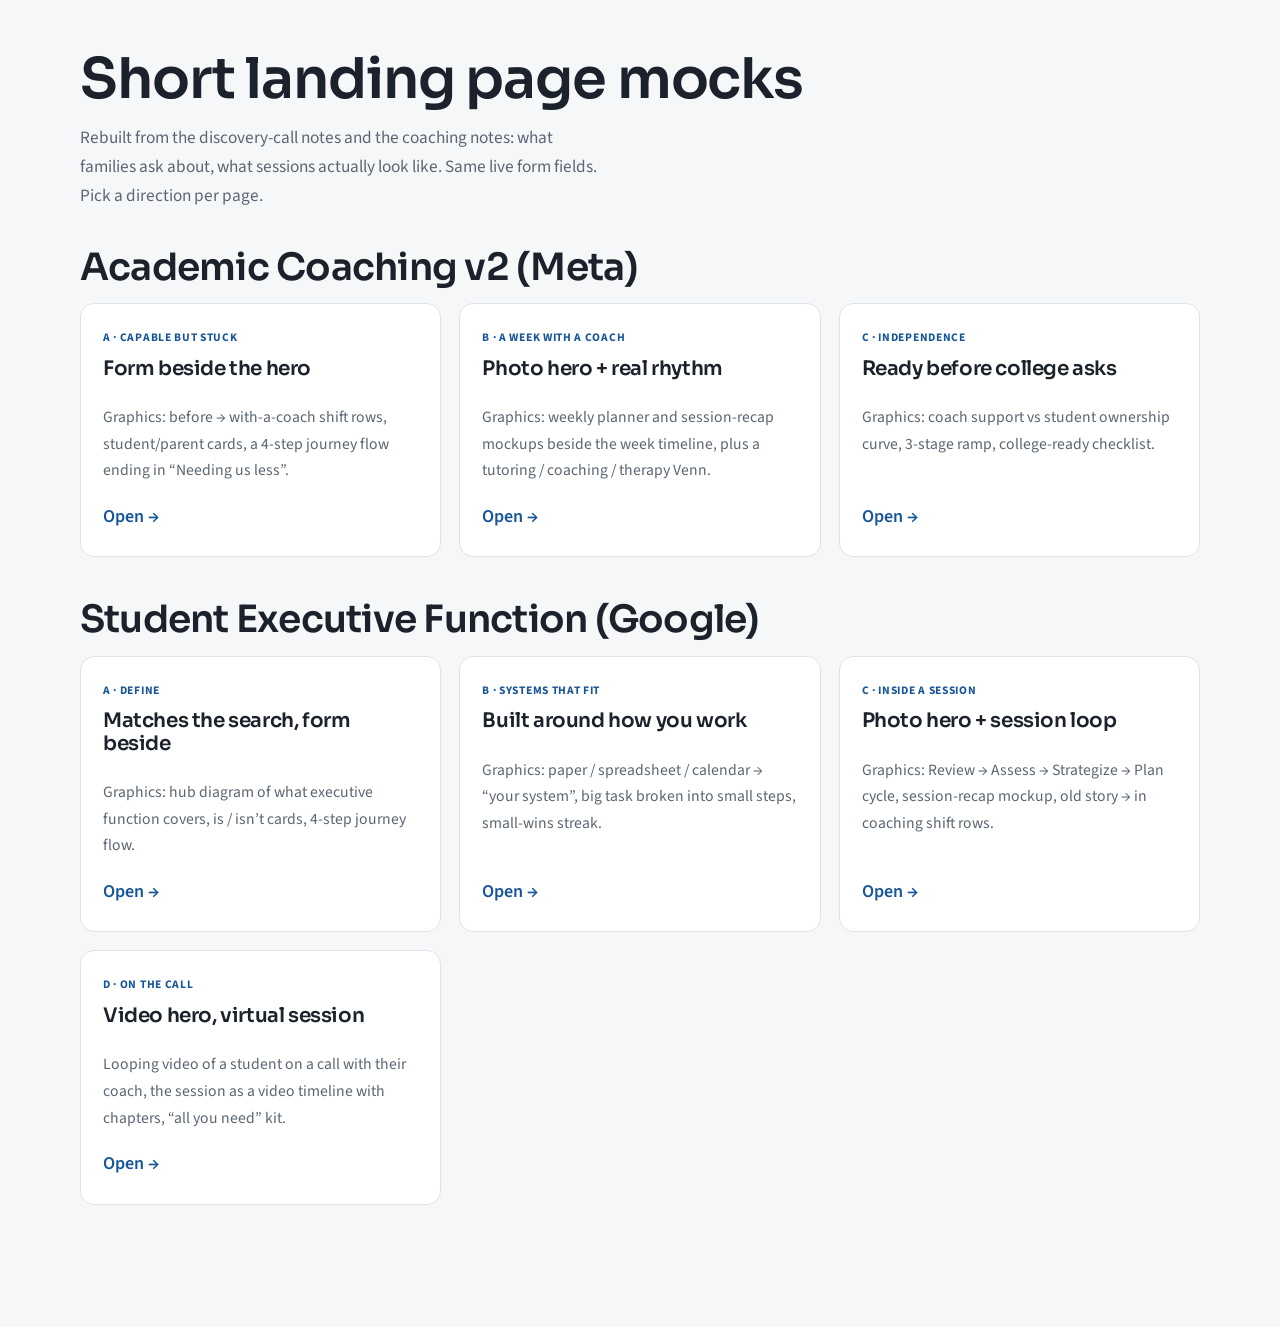
==== index.html @ e0b5cbe7 "NFIL short landing page mocks Co-authored-by: Cursor <cursoragent@cursor.com>" ====
<!DOCTYPE html>
<html lang="en">
<head>
  <meta charset="utf-8">
  <meta name="viewport" content="width=device-width, initial-scale=1">
  <meta name="robots" content="noindex, nofollow">
  <title>NFIL short LP mocks</title>
  <link rel="preconnect" href="https://fonts.googleapis.com">
  <link rel="preconnect" href="https://fonts.gstatic.com" crossorigin>
  <link href="https://fonts.googleapis.com/css2?family=Sora:wght@400;500;600&family=Source+Sans+3:ital,wght@0,400;0,600;1,400&display=swap" rel="stylesheet">
  <link rel="stylesheet" href="_shared.css?v=22">
  <style>
    .gallery{padding:48px 0 80px}
    .gallery h1{max-width:20ch;color:var(--on-light);margin-bottom:12px}
    .lead{color:var(--on-light-mute);max-width:58ch;margin-bottom:36px;font-size:1.08rem}
    .grid{display:grid;grid-template-columns:repeat(auto-fit,minmax(280px,1fr));gap:18px}
    .card{background:#fff;border:1.5px solid var(--line-light);border-radius:14px;padding:24px 22px;display:flex;flex-direction:column;gap:10px;text-decoration:none;color:inherit;transition:border-color .15s ease,transform .15s ease}
    .card:hover{border-color:var(--blue);transform:translateY(-2px)}
    .tag{font-size:.72rem;font-weight:700;letter-spacing:.06em;text-transform:uppercase;color:var(--blue-deep)}
    .card h2{font-size:1.25rem}
    .card p{color:var(--on-light-mute);font-size:.98rem;flex:1}
    .card .go{font-weight:600;color:var(--blue-deep);margin-top:8px}
    .group{margin-bottom:42px}
    .group h2{margin-bottom:14px;max-width:none}
  </style>
</head>
<body>
  <div class="wrap gallery">
    <h1>Short landing page mocks</h1>
    <p class="lead">Rebuilt from the discovery-call notes and the coaching notes: what families ask about, what sessions actually look like. Same live form fields. Pick a direction per page.</p>
    <div class="group">
      <h2>Academic Coaching v2 (Meta)</h2>
      <div class="grid">
        <a class="card" href="academic-a-split.html"><span class="tag">A · Capable but stuck</span><h2>Form beside the hero</h2><p>Graphics: before → with-a-coach shift rows, student/parent cards, a 4-step journey flow ending in “Needing us less”.</p><span class="go">Open →</span></a>
        <a class="card" href="academic-b-photo.html"><span class="tag">B · A week with a coach</span><h2>Photo hero + real rhythm</h2><p>Graphics: weekly planner and session-recap mockups beside the week timeline, plus a tutoring / coaching / therapy Venn.</p><span class="go">Open →</span></a>
        <a class="card" href="academic-c-relief.html"><span class="tag">C · Independence</span><h2>Ready before college asks</h2><p>Graphics: coach support vs student ownership curve, 3-stage ramp, college-ready checklist.</p><span class="go">Open →</span></a>
      </div>
    </div>
    <div class="group">
      <h2>Student Executive Function (Google)</h2>
      <div class="grid">
        <a class="card" href="student-a-define.html"><span class="tag">A · Define</span><h2>Matches the search, form beside</h2><p>Graphics: hub diagram of what executive function covers, is / isn’t cards, 4-step journey flow.</p><span class="go">Open →</span></a>
        <a class="card" href="student-b-skills.html"><span class="tag">B · Systems that fit</span><h2>Built around how you work</h2><p>Graphics: paper / spreadsheet / calendar → “your system”, big task broken into small steps, small-wins streak.</p><span class="go">Open →</span></a>
        <a class="card" href="student-c-process.html"><span class="tag">C · Inside a session</span><h2>Photo hero + session loop</h2><p>Graphics: Review → Assess → Strategize → Plan cycle, session-recap mockup, old story → in coaching shift rows.</p><span class="go">Open →</span></a>
        <a class="card" href="student-d-video.html"><span class="tag">D · On the call</span><h2>Video hero, virtual session</h2><p>Looping video of a student on a call with their coach, the session as a video timeline with chapters, “all you need” kit.</p><span class="go">Open →</span></a>
      </div>
    </div>
  </div>
</body>
</html>
---- _shared.css ----
/* NFIL short LP mocks — homepage tokens, lighter rhythm */
:root{
  --ink:#151A21;
  --navy:#1E2731;
  --navy-soft:#2A3541;
  --blue:#3B8FEA;
  --blue-deep:#175599;
  --paper:#F6F7F9;
  --paper-2:#FFFFFF;
  --line-dark:rgba(255,255,255,.14);
  --line-light:#DFE3E8;
  --on-dark:#FFFFFF;
  --on-dark-mute:#B7C0CB;
  --on-dark-body:#CBD4DE;
  --on-light:#1B222B;
  --on-light-mute:#5B6673;
  --display:'Sora',system-ui,sans-serif;
  --text:'Source Sans 3',system-ui,sans-serif;
  --wrap:1120px;
}
*,*::before,*::after{box-sizing:border-box}
html{scroll-behavior:smooth}
body{
  margin:0;
  background:var(--paper);
  color:var(--on-light);
  font-family:var(--text);
  font-size:18px;
  line-height:1.7;
  -webkit-font-smoothing:antialiased;
}
img{max-width:100%;display:block}
a{color:inherit}
h1,h2,h3{
  font-family:var(--display);
  font-weight:600;
  line-height:1.12;
  letter-spacing:-.02em;
  margin:0;
}
h1{font-size:clamp(2.15rem,5vw,3.5rem);max-width:16ch}
h2{font-size:clamp(1.6rem,3vw,2.35rem);max-width:22ch}
h3{font-size:1.12rem;letter-spacing:-.01em}
p{margin:0}
ul{margin:0;padding:0;list-style:none}
.wrap{max-width:var(--wrap);margin:0 auto;padding:0 28px}
.band-dark{background:var(--navy);color:var(--on-dark)}
.band-ink{background:var(--ink);color:var(--on-dark)}
.band-light{background:var(--paper)}
.band-white{background:var(--paper-2)}
.sect{padding:clamp(3.25rem,7vw,5.5rem) 0}

.eyebrow{
  font-size:.78rem;
  font-weight:700;
  letter-spacing:.08em;
  text-transform:uppercase;
  color:var(--blue);
  margin-bottom:16px;
}
.band-light .eyebrow,
.band-white .eyebrow{color:var(--blue-deep)}

.beat{
  margin-top:20px;
  font-family:var(--display);
  font-weight:500;
  font-size:clamp(1.2rem,2.3vw,1.5rem);
  line-height:1.35;
  letter-spacing:-.012em;
  color:var(--on-dark);
  max-width:32ch;
}
.beat-support{
  margin-top:14px;
  color:var(--on-dark-mute);
  font-size:1.08rem;
  max-width:40ch;
  line-height:1.6;
}
.beat.on-light{color:var(--on-light)}
.beat-support.on-light{color:var(--on-light-mute)}

.btn{
  display:inline-block;
  font-family:var(--text);
  font-weight:600;
  text-decoration:none;
  border:0;
  cursor:pointer;
  border-radius:6px;
  transition:background .15s ease,border-color .15s ease;
}
.btn-primary{background:var(--blue);color:#0A1B2D;padding:15px 28px;font-size:1.02rem}
.btn-primary:hover{background:#63A7EF}
.btn-block{width:100%;text-align:center}
.cta-stack{margin-top:28px;display:flex;flex-direction:column;align-items:flex-start;gap:10px}

.site-header{
  background:#fff;
  border-bottom:1px solid var(--line-light);
}
.site-header .inner{
  max-width:var(--wrap);
  margin:0 auto;
  padding:14px 28px;
  display:flex;
  align-items:center;
  justify-content:space-between;
  gap:16px;
}
.site-header .logo{height:40px;width:auto}
.site-header .meta{
  display:flex;flex-wrap:wrap;gap:14px 22px;
  font-size:.92rem;color:var(--on-light-mute);font-weight:600;
}
.site-header a{text-decoration:none;color:var(--blue-deep)}

.form-card{
  background:var(--paper-2);
  border:1.5px solid var(--line-light);
  border-radius:14px;
  padding:26px 22px 22px;
  color:var(--on-light);
}
.form-card.dark{
  background:var(--navy-soft);
  border-color:var(--line-dark);
  color:var(--on-dark);
}
.form-card h3{margin-bottom:6px}
.form-card .form-sub{
  font-size:.98rem;
  color:var(--on-light-mute);
  margin-bottom:18px;
}
.form-card.dark .form-sub{color:var(--on-dark-mute)}
.form-card label{
  display:block;font-size:.82rem;font-weight:600;margin:0 0 6px;color:var(--on-light-mute);
}
.form-card.dark label{color:var(--on-dark-mute)}
.form-card .field{margin-bottom:12px}
.form-card .field-row{
  display:grid;grid-template-columns:1fr 1fr;gap:12px;margin-bottom:0;
}
.form-card .field-row .field{min-width:0}
@media (max-width:520px){
  .form-card .field-row{grid-template-columns:1fr}
}
.form-card input,
.form-card select,
.form-card textarea{
  width:100%;border:1.5px solid var(--line-light);border-radius:6px;
  padding:11px 12px;font:inherit;background:#fff;color:var(--on-light);
}
.form-card.dark input,
.form-card.dark select,
.form-card.dark textarea{
  background:rgba(255,255,255,.06);border-color:var(--line-dark);color:var(--on-dark);
}
.form-card textarea{min-height:72px;resize:vertical}
.form-reassure{
  margin-top:10px;text-align:center;font-size:.92rem;
  color:var(--on-light-mute);font-style:italic;
}
.form-card.dark .form-reassure{color:var(--on-dark-mute)}

.quote{
  font-family:var(--display);
  font-weight:500;
  font-size:clamp(1.15rem,2vw,1.4rem);
  line-height:1.4;
  letter-spacing:-.01em;
  max-width:36ch;
}
.quote .who{
  display:block;margin-top:14px;font-family:var(--text);
  font-size:.95rem;font-weight:600;font-style:normal;opacity:.8;
}

.trio{
  display:grid;grid-template-columns:repeat(3,1fr);gap:22px;
}
.trio-card{
  padding:8px 4px 0;
}
.trio-card .n{
  font-family:var(--display);font-weight:700;color:var(--blue);font-size:1.05rem;margin-bottom:10px;
}
.trio-card h3{margin-bottom:8px}
.trio-card p{color:var(--on-light-mute);font-size:1.02rem;line-height:1.55}
.band-dark .trio-card p,
.band-ink .trio-card p{color:var(--on-dark-mute)}

.chips{display:flex;flex-wrap:wrap;gap:10px}
.chip{
  border:1.5px solid var(--line-light);background:var(--paper-2);
  border-radius:999px;padding:9px 15px;font-size:.95rem;font-weight:600;color:var(--on-light);
}
.chip.on-dark{border-color:var(--line-dark);background:transparent;color:var(--on-dark)}

.compare{
  display:grid;grid-template-columns:1fr 1fr;gap:18px;
}
.compare-card{
  border-radius:14px;padding:22px 20px;border:1.5px solid var(--line-light);background:#fff;
}
.compare-card h3{margin-bottom:10px}
.compare-card p{color:var(--on-light-mute);font-size:1.02rem}
.compare-card.yes{border-color:rgba(59,143,234,.45);background:rgba(59,143,234,.06)}

.footer-mini{
  background:var(--ink);color:var(--on-dark-mute);padding:28px 0;font-size:.92rem;
}
.footer-mini .wrap{display:flex;flex-wrap:wrap;gap:12px 28px;justify-content:space-between}
.footer-mini a{color:var(--on-dark);text-decoration:none}

.variant-bar{
  position:sticky;top:0;z-index:40;background:#0A1B2D;color:#fff;
  font-size:.85rem;padding:8px 16px;
  display:flex;flex-wrap:wrap;gap:10px 18px;align-items:center;justify-content:space-between;
}
.variant-bar a{color:#9ec5f7;text-decoration:none;font-weight:600}
.variant-bar strong{color:#fff}

.lede{margin-top:16px;color:var(--on-light-mute);font-size:1.08rem;max-width:44ch;line-height:1.6}
.band-dark .lede,.band-ink .lede{color:var(--on-dark-mute)}
.sect-head{margin-bottom:32px}
.sect-head h2{margin-bottom:10px}
.sect-head p{color:var(--on-light-mute);max-width:50ch}
.band-dark .sect-head p,.band-ink .sect-head p{color:var(--on-dark-mute)}

.wwh{margin-top:26px;display:grid;gap:14px}
.wwh li{display:grid;grid-template-columns:118px 1fr;gap:12px;font-size:1.02rem;line-height:1.5}
.wwh b{font-family:var(--display);font-weight:600;font-size:.86rem;letter-spacing:.02em;color:var(--blue-deep);padding-top:2px}
.band-dark .wwh b,.band-ink .wwh b{color:var(--blue)}
.band-dark .wwh li,.band-ink .wwh li{color:var(--on-dark-body)}

.ticks{display:grid;gap:10px}
.ticks li{position:relative;padding-left:26px;line-height:1.5}
.ticks li::before{content:"";position:absolute;left:2px;top:.55em;width:9px;height:9px;border-radius:50%;background:var(--blue)}

.proof{margin-top:18px;padding-top:16px;border-top:1px solid var(--line-light);font-size:1rem;line-height:1.5;color:var(--on-light-mute)}
.proof q{color:var(--on-light);font-style:italic}
.proof .who{display:block;margin-top:6px;font-size:.88rem;font-weight:600}
.band-dark .proof,.band-ink .proof{border-color:var(--line-dark);color:var(--on-dark-mute)}
.band-dark .proof q,.band-ink .proof q{color:var(--on-dark)}

.loop{display:grid;grid-template-columns:repeat(4,1fr);gap:0;border-top:2px solid var(--line-light)}
.loop-step{padding:22px 20px 0 0;position:relative}
.loop-step::before{content:"";position:absolute;top:-7px;left:0;width:12px;height:12px;border-radius:50%;background:var(--blue)}
.loop-step .k{font-size:.78rem;font-weight:700;letter-spacing:.08em;text-transform:uppercase;color:var(--blue-deep);margin-bottom:8px}
.loop-step h3{margin-bottom:8px}
.loop-step p{color:var(--on-light-mute);font-size:1rem;line-height:1.5}

.week{display:grid;gap:0;max-width:720px}
.week li{display:grid;grid-template-columns:150px 1fr;gap:20px;padding:18px 0;border-bottom:1px solid var(--line-light)}
.week li:first-child{border-top:1px solid var(--line-light)}
.week .d{font-family:var(--display);font-weight:600;font-size:.92rem;color:var(--blue-deep)}
.week p{line-height:1.5}
.week p span{display:block;color:var(--on-light-mute);font-size:.98rem;margin-top:2px}

.ramp{display:grid;grid-template-columns:repeat(3,1fr);gap:18px}
.ramp-step{background:#fff;border:1.5px solid var(--line-light);border-radius:14px;padding:22px 20px;color:var(--on-light)}
.ramp-step .bar{height:6px;border-radius:3px;background:var(--line-light);margin-bottom:16px;overflow:hidden}
.ramp-step .bar i{display:block;height:100%;background:var(--blue)}
.ramp-step .k{font-size:.78rem;font-weight:700;letter-spacing:.06em;text-transform:uppercase;color:var(--on-light-mute);margin-bottom:6px}
.ramp-step h3{margin-bottom:6px}
.ramp-step p{color:var(--on-light-mute);font-size:1rem;line-height:1.5}

.dual{display:grid;grid-template-columns:1fr 1fr;gap:18px}
.dual-card{border-radius:14px;padding:26px 24px;border:1.5px solid var(--line-light);background:#fff}
.dual-card .k{font-size:.78rem;font-weight:700;letter-spacing:.06em;text-transform:uppercase;color:var(--blue-deep);margin-bottom:10px}
.dual-card h3{margin-bottom:10px;font-size:1.25rem}
.dual-card p{color:var(--on-light-mute);font-size:1.02rem;line-height:1.55}

.compare3{display:grid;grid-template-columns:repeat(3,1fr);gap:16px}
.compare3 .compare-card p{font-size:1rem}

.facts{display:grid;grid-template-columns:repeat(4,1fr);gap:18px}
.fact b{display:block;font-family:var(--display);font-weight:600;font-size:1.12rem;margin-bottom:4px}
.fact span{color:var(--on-light-mute);font-size:.98rem;line-height:1.45;display:block}
.band-dark .fact span,.band-ink .fact span{color:var(--on-dark-mute)}

.steps-next{display:grid;grid-template-columns:repeat(3,1fr);gap:22px;counter-reset:s}
.steps-next li{counter-increment:s}
.steps-next li::before{content:counter(s);display:inline-grid;place-items:center;width:30px;height:30px;border-radius:50%;border:1.5px solid var(--blue);color:var(--blue-deep);font-family:var(--display);font-weight:600;font-size:.9rem;margin-bottom:12px}
.steps-next h3{margin-bottom:6px}
.steps-next p{color:var(--on-light-mute);font-size:1rem;line-height:1.5}
.band-dark .steps-next p,.band-ink .steps-next p{color:var(--on-dark-mute)}

.bottom-grid{display:grid;grid-template-columns:.9fr 1fr;gap:48px;align-items:start}

/* ---------- testimonial carousel ---------- */
.tcar{margin-top:22px;padding-top:20px;border-top:1px solid var(--line-light)}
.tcar-track{display:flex;align-items:flex-start;overflow-x:auto;scroll-snap-type:x mandatory;scrollbar-width:none}
.tcar-track::-webkit-scrollbar{display:none}
.tcar-slide{flex:0 0 100%;scroll-snap-align:start;margin:0;padding-right:8px}
.tcar-slide .stars{display:flex;gap:3px;margin-bottom:10px;color:#F5B323}
.tcar-slide .stars svg{fill:currentColor}
.tcar-slide blockquote{margin:0;font-size:1.06rem;line-height:1.6;color:var(--on-light)}
.tcar-slide figcaption{margin-top:10px;font-size:.92rem;font-weight:600;color:var(--on-light-mute)}
.tcar-nav{display:flex;align-items:center;gap:12px;margin-top:16px}
.tcar-dots{display:flex;gap:6px}
.tcar-dots button{width:8px;height:8px;padding:0;border:0;border-radius:4px;background:#C9D3DE;cursor:pointer;transition:width .2s ease,background .2s ease}
.tcar-dots button.on{width:22px;background:var(--blue)}
.tcar-arrows{margin-left:auto;display:flex;gap:6px}
.tcar-btn{display:grid;place-items:center;width:34px;height:34px;border-radius:50%;border:1.5px solid var(--line-light);background:#fff;color:var(--on-light);cursor:pointer}
.tcar-btn:hover{border-color:var(--blue);color:var(--blue-deep)}
.band-dark .tcar,.band-ink .tcar{border-color:var(--line-dark)}
.band-dark .tcar-slide blockquote,.band-ink .tcar-slide blockquote{color:var(--on-dark)}
.band-dark .tcar-slide figcaption,.band-ink .tcar-slide figcaption{color:var(--on-dark-mute)}
.band-dark .tcar-dots button,.band-ink .tcar-dots button{background:rgba(255,255,255,.25)}
.band-dark .tcar-dots button.on,.band-ink .tcar-dots button.on{background:var(--blue)}
.band-dark .tcar-btn,.band-ink .tcar-btn{background:transparent;border-color:var(--line-dark);color:var(--on-dark)}

/* ---------- backgrounds ---------- */
:root{--sky:#EAF3FD;--sky-2:#F4F9FF;--sand:#FBF6EF;--sand-line:#EFE4D3}
.band-sky{background:var(--sky)}
.band-sand{background:var(--sand)}
.band-sky .eyebrow,.band-sand .eyebrow{color:var(--blue-deep)}
.bg-glow{background:
  radial-gradient(55% 70% at 88% 8%,rgba(59,143,234,.16),transparent 62%),
  radial-gradient(45% 60% at 0% 100%,rgba(59,143,234,.09),transparent 60%),#fff}
.bg-fade{background:linear-gradient(180deg,#fff 0%,var(--sky-2) 55%,var(--sky) 100%)}
.bg-dots{background-image:radial-gradient(rgba(23,85,153,.13) 1.2px,transparent 1.3px);background-size:22px 22px}
.bg-dots.band-white{background-color:#fff}
.bg-dots.band-light{background-color:var(--paper)}
.bg-grid-dark{background:
  radial-gradient(50% 70% at 90% 0%,rgba(59,143,234,.22),transparent 60%),
  linear-gradient(rgba(255,255,255,.04) 1px,transparent 1px) 0 0/44px 44px,
  linear-gradient(90deg,rgba(255,255,255,.04) 1px,transparent 1px) 0 0/44px 44px,var(--navy)}
.bg-ink-glow{background:radial-gradient(60% 80% at 100% 100%,rgba(59,143,234,.2),transparent 60%),var(--ink)}
.lift{border-radius:36px 36px 0 0;margin-top:-36px;position:relative;z-index:2}
.outer{padding:clamp(1rem,3vw,2.25rem) 16px}
.inset{max-width:calc(var(--wrap) + 60px);margin:0 auto;border-radius:28px}

/* ---------- flow chart ---------- */
.flow{display:grid;grid-template-columns:repeat(var(--n,4),1fr);gap:44px;counter-reset:f}
.flow .node{position:relative;background:#fff;border:1.5px solid var(--line-light);border-radius:16px;padding:20px 18px;counter-increment:f}
.flow .node::before{content:counter(f);display:inline-grid;place-items:center;width:28px;height:28px;border-radius:50%;background:var(--sky);color:var(--blue-deep);font-family:var(--display);font-weight:600;font-size:.85rem;margin-bottom:12px}
.flow .node:not(:last-child)::after{content:"";position:absolute;top:50%;right:-38px;width:32px;height:14px;transform:translateY(-50%);
  background:url("data:image/svg+xml,%3Csvg xmlns='http://www.w3.org/2000/svg' viewBox='0 0 32 14'%3E%3Cpath d='M0 7h28M22 1l7 6-7 6' fill='none' stroke='%233B8FEA' stroke-width='2' stroke-linecap='round' stroke-linejoin='round'/%3E%3C/svg%3E") no-repeat center/contain}
.flow .node h3{margin-bottom:6px;font-size:1.05rem}
.flow .node p{color:var(--on-light-mute);font-size:.98rem;line-height:1.5}
.flow .node.goal{background:var(--blue);border-color:var(--blue);color:#0A1B2D}
.flow .node.goal::before{background:rgba(255,255,255,.35);color:#0A1B2D}
.flow .node.goal p{color:#0A1B2D;opacity:.8}

/* ---------- UI cards (planner, recap) ---------- */
.ui-card{background:#fff;border:1px solid var(--line-light);border-radius:16px;box-shadow:0 24px 60px -28px rgba(21,26,33,.35);overflow:hidden;color:var(--on-light)}
.ui-top{display:flex;align-items:center;gap:12px;padding:12px 16px;border-bottom:1px solid var(--line-light);font-size:.82rem;font-weight:600;color:var(--on-light-mute);background:#FAFBFC}
.ui-top .dots{display:flex;gap:5px}.ui-top .dots i{width:9px;height:9px;border-radius:50%;background:var(--line-light)}
.ui-top .tag{margin-left:auto;font-size:.7rem;letter-spacing:.06em;text-transform:uppercase;color:var(--blue-deep);background:var(--sky);padding:3px 8px;border-radius:999px}
.pl-grid{display:grid;grid-template-columns:repeat(5,1fr);gap:8px;padding:14px}
.pl-day{display:flex;flex-direction:column;gap:7px;min-width:0}
.pl-day b{font-family:var(--display);font-size:.78rem;font-weight:600;color:var(--on-light-mute);padding-bottom:4px;border-bottom:1px solid var(--line-light)}
.task{display:block;font-size:.76rem;line-height:1.35;padding:7px 8px;border-radius:8px;background:var(--paper);border-left:3px solid var(--line-light)}
.task.c1{border-left-color:var(--blue);background:var(--sky-2)}
.task.c2{border-left-color:#E0A458;background:var(--sand)}
.task.c3{border-left-color:#5BB89A;background:#EFF8F4}
.task.done{text-decoration:line-through;color:var(--on-light-mute)}
.task em{display:block;font-style:normal;font-weight:700;font-size:.66rem;letter-spacing:.04em;text-transform:uppercase;color:var(--blue-deep);margin-top:4px}
.recap-body{padding:18px 20px 20px}
.recap-body .rk{font-size:.72rem;font-weight:700;letter-spacing:.07em;text-transform:uppercase;color:var(--blue-deep);margin:14px 0 6px}
.recap-body .rk:first-child{margin-top:0}
.recap-body p{font-size:.95rem;line-height:1.5}
.checks{display:grid;gap:7px}
.checks li{position:relative;padding-left:28px;font-size:.95rem;line-height:1.45}
.checks li::before{content:"";position:absolute;left:0;top:.1em;width:18px;height:18px;border-radius:5px;border:1.5px solid var(--line-light);background:#fff}
.checks li.on::before{background:var(--blue) url("data:image/svg+xml,%3Csvg xmlns='http://www.w3.org/2000/svg' viewBox='0 0 18 18'%3E%3Cpath d='M4.5 9.5l3 3 6-7' fill='none' stroke='%230A1B2D' stroke-width='2' stroke-linecap='round' stroke-linejoin='round'/%3E%3C/svg%3E") center/100%;border-color:var(--blue)}
.checks li.on{color:var(--on-light-mute)}

/* ---------- graph / svg diagrams ---------- */
.diagram svg{width:100%;height:auto;display:block}
.diagram text{font-family:var(--text);font-size:14px;fill:var(--on-light-mute)}
.diagram .t-strong{font-family:var(--display);font-weight:600;font-size:15px;fill:var(--on-light)}
.diagram .t-label{font-family:var(--display);font-weight:600;font-size:13px}
.g-axis{stroke:var(--line-light);stroke-width:1.5}
.g-support{fill:none;stroke:var(--blue);stroke-width:3;stroke-dasharray:7 7;stroke-linecap:round}
.g-own{fill:none;stroke:var(--blue-deep);stroke-width:4;stroke-linecap:round}
.g-area{fill:rgba(59,143,234,.10)}
.band-dark .diagram text,.band-ink .diagram text{fill:var(--on-dark-mute)}
.band-dark .diagram .t-strong,.band-ink .diagram .t-strong{fill:#fff}
.band-dark .g-axis,.band-ink .g-axis{stroke:var(--line-dark)}
.band-dark .g-own,.band-ink .g-own{stroke:#fff}
.band-dark .g-area,.band-ink .g-area{fill:rgba(255,255,255,.06)}
.diagram .caption{margin-top:10px;font-size:.85rem;color:var(--on-light-mute);font-style:italic}
.band-dark .diagram .caption{color:var(--on-dark-mute)}
.cyc-node{fill:#fff;stroke:var(--blue);stroke-width:2}
.cyc-arc{fill:none;stroke:var(--blue);stroke-width:2.5}
.cyc-ring{fill:none;stroke:var(--sky);stroke-width:30}
.venn-side{fill:rgba(59,143,234,.05);stroke:#C9D3DE;stroke-width:1.5}
.venn-mid{fill:rgba(59,143,234,.20);stroke:var(--blue);stroke-width:2}

/* ---------- hub (what EF covers) ---------- */
.hub{position:relative;aspect-ratio:560/440;max-width:640px;margin:0 auto}
.hub svg{position:absolute;inset:0;width:100%;height:100%}
.hub svg line{stroke:#C9D3DE;stroke-width:1.5;stroke-dasharray:4 5}
.hub .core{position:absolute;left:50%;top:50%;transform:translate(-50%,-50%);width:34%;aspect-ratio:1;border-radius:50%;background:var(--navy);color:#fff;display:grid;place-items:center;text-align:center;padding:14px;box-shadow:0 0 0 12px var(--sky)}
.hub .core b{font-family:var(--display);font-size:1.02rem;line-height:1.2;display:block}
.hub .core span{font-size:.8rem;color:var(--on-dark-mute);line-height:1.3;display:block;margin-top:6px}
.hub .pill{position:absolute;transform:translate(-50%,-50%);background:#fff;border:1.5px solid var(--line-light);border-radius:14px;padding:10px 14px;width:max-content;max-width:190px;text-align:center;box-shadow:0 10px 30px -18px rgba(21,26,33,.4)}
.hub .pill b{display:block;font-family:var(--display);font-size:.92rem}
.hub .pill span{display:block;font-size:.8rem;color:var(--on-light-mute);line-height:1.35;margin-top:2px}

/* ---------- from -> to ---------- */
.shift{display:grid;gap:12px;max-width:860px}
.shift li{display:grid;grid-template-columns:1fr 56px 1fr;align-items:center;gap:8px}
.shift .from{padding:14px 18px;border-radius:12px;border:1.5px dashed #C9D3DE;color:var(--on-light-mute);font-size:1rem}
.shift .to{padding:14px 18px;border-radius:12px;background:#fff;border:1.5px solid rgba(59,143,234,.5);font-weight:600;font-size:1rem;box-shadow:0 10px 28px -20px rgba(23,85,153,.6)}
.shift .arr{height:14px;background:url("data:image/svg+xml,%3Csvg xmlns='http://www.w3.org/2000/svg' viewBox='0 0 32 14'%3E%3Cpath d='M0 7h28M22 1l7 6-7 6' fill='none' stroke='%233B8FEA' stroke-width='2' stroke-linecap='round' stroke-linejoin='round'/%3E%3C/svg%3E") no-repeat center/32px 14px}
.shift-head{display:grid;grid-template-columns:1fr 56px 1fr;gap:8px;max-width:860px;margin-bottom:10px;font-size:.74rem;font-weight:700;letter-spacing:.07em;text-transform:uppercase;color:var(--on-light-mute)}
.shift-head span:last-child{color:var(--blue-deep)}

/* ---------- breakdown ---------- */
.breakdown{display:grid;grid-template-columns:minmax(0,.8fr) 70px minmax(0,1.2fr);align-items:center;gap:10px}
.bd-big{background:var(--navy);color:#fff;border-radius:18px;padding:30px 26px;min-height:240px;display:flex;flex-direction:column;justify-content:flex-end;position:relative;overflow:hidden}
.bd-big::before{content:"";position:absolute;inset:-40% -30% auto auto;width:220px;height:220px;border-radius:50%;background:rgba(59,143,234,.25)}
.bd-big .k{font-size:.74rem;font-weight:700;letter-spacing:.07em;text-transform:uppercase;color:#E0A458;position:relative}
.bd-big h3{font-size:1.6rem;margin:6px 0 6px;position:relative}
.bd-big p{color:var(--on-dark-mute);position:relative}
.bd-arrow{height:16px;background:url("data:image/svg+xml,%3Csvg xmlns='http://www.w3.org/2000/svg' viewBox='0 0 32 14'%3E%3Cpath d='M0 7h28M22 1l7 6-7 6' fill='none' stroke='%233B8FEA' stroke-width='2' stroke-linecap='round' stroke-linejoin='round'/%3E%3C/svg%3E") no-repeat center/44px 16px}
.bd-steps{display:grid;gap:8px}
.bd-steps li{display:flex;justify-content:space-between;align-items:center;gap:12px;background:#fff;border:1.5px solid var(--sand-line);border-radius:12px;padding:11px 14px;font-weight:600;font-size:.98rem}
.bd-steps em{font-style:normal;font-weight:600;font-size:.8rem;color:var(--on-light-mute);white-space:nowrap;background:var(--paper);padding:3px 9px;border-radius:999px}
.bd-steps li.done{border-color:var(--blue);background:var(--sky-2)}
.bd-steps li.done em{background:var(--blue);color:#0A1B2D}

/* ---------- small-wins streak ---------- */
.streak{display:grid;gap:8px;max-width:330px}
.streak .row{display:grid;grid-template-columns:70px repeat(5,1fr);gap:8px;align-items:center}
.streak .row span{font-size:.82rem;font-weight:600;color:var(--on-dark-mute)}
.streak i{aspect-ratio:1;border-radius:8px;background:rgba(255,255,255,.07);border:1px solid var(--line-dark)}
.streak i.on{background:var(--blue);border-color:var(--blue)}
.streak .days{font-size:.72rem;color:var(--on-dark-mute);text-align:center}

/* ---------- systems converge ---------- */
.systems{display:grid;grid-template-columns:1fr 60px 1fr;align-items:center;gap:8px}
.sys-tools{display:grid;gap:10px}
.sys-tool{display:flex;align-items:center;gap:14px;background:#fff;border:1.5px solid var(--line-light);border-radius:14px;padding:12px 14px;font-weight:600;font-size:.95rem}
.sys-ic{width:42px;height:42px;border-radius:10px;flex:none;position:relative;background:var(--paper);border:1px solid var(--line-light)}
.sys-ic.paper{background:repeating-linear-gradient(180deg,#fff 0 8px,#DCE6F2 8px 9px);border-left:4px solid #E0A458}
.sys-ic.sheet{background:linear-gradient(var(--line-light) 1px,transparent 1px) 0 0/100% 10px,linear-gradient(90deg,var(--line-light) 1px,transparent 1px) 0 0/14px 100%,#fff}
.sys-ic.cal{background:linear-gradient(180deg,var(--blue) 0 11px,#fff 11px)}
.sys-ic.cal::after{content:"";position:absolute;left:8px;top:18px;width:14px;height:8px;border-radius:3px;background:var(--sky);box-shadow:18px 0 0 #E8D9C2,0 12px 0 #DDF0E8}
.sys-out{background:var(--navy);color:#fff;border-radius:18px;padding:24px 22px;box-shadow:0 0 0 10px rgba(59,143,234,.12)}
.sys-out .k{font-size:.72rem;font-weight:700;letter-spacing:.07em;text-transform:uppercase;color:var(--blue)}
.sys-out h3{font-size:1.3rem;margin:6px 0 8px}
.sys-out p{color:var(--on-dark-mute);font-size:.95rem;line-height:1.5}

/* ---------- video-call frame ---------- */
.vc{background:#0F141A;border-radius:20px;padding:12px;color:#fff;box-shadow:0 40px 80px -36px rgba(21,26,33,.55),0 0 0 10px rgba(59,143,234,.10)}
.vc-top{display:flex;align-items:center;gap:10px;font-size:.8rem;color:var(--on-dark-mute);padding:4px 6px 12px}
.vc-top .live{width:8px;height:8px;border-radius:50%;background:#4CC38A;box-shadow:0 0 0 4px rgba(76,195,138,.2)}
.vc-top .time{margin-left:auto;font-variant-numeric:tabular-nums}
.vc-body{display:grid;grid-template-columns:minmax(0,1fr) 34%;gap:10px}
.vc-share{position:relative;background:#fff;border-radius:12px;overflow:hidden;color:var(--on-light);min-height:340px}
.vc-share .bar{display:flex;align-items:center;gap:8px;padding:8px 12px;font-size:.72rem;font-weight:600;color:var(--on-light-mute);background:#F3F5F8;border-bottom:1px solid var(--line-light)}
.vc-share .bar i{width:7px;height:7px;border-radius:50%;background:#E5484D}
.vc-share .pl-grid{grid-template-columns:repeat(3,1fr);padding:12px}
.vc-chat{position:absolute;left:12px;right:12px;bottom:12px;display:grid;gap:6px}
.vc-msg{max-width:88%;padding:8px 11px;border-radius:12px 12px 12px 4px;background:var(--navy);color:#fff;font-size:.8rem;line-height:1.35;box-shadow:0 8px 20px -10px rgba(0,0,0,.45)}
.vc-msg b{display:block;font-size:.66rem;letter-spacing:.06em;text-transform:uppercase;color:var(--blue);margin-bottom:2px}
.vc-msg.me{justify-self:end;border-radius:12px 12px 4px 12px;background:var(--blue);color:#0A1B2D}
.vc-msg.me b{color:#0A1B2D;opacity:.7}
.vc-tiles{display:grid;grid-template-rows:1fr 1fr;gap:10px}
.vc-tile{position:relative;border-radius:12px;overflow:hidden;min-height:128px;background:linear-gradient(160deg,#33414F,#1E2731)}
.vc-tile.you{background:linear-gradient(160deg,#3A4A3F,#1F2A24)}
.vc-tile.speaking{box-shadow:inset 0 0 0 2px var(--blue)}
.vc-tile .av{position:absolute;left:50%;bottom:0;width:62%;aspect-ratio:1;transform:translateX(-50%)}
.vc-tile .av::before{content:"";position:absolute;left:50%;top:6%;width:42%;aspect-ratio:1;border-radius:50%;transform:translateX(-50%);background:var(--c,#C9A98B)}
.vc-tile .av::after{content:"";position:absolute;left:8%;right:8%;bottom:0;height:42%;border-radius:999px 999px 0 0;background:var(--s,#5B7DA8)}
.vc-tile .nm{position:absolute;left:8px;bottom:8px;font-size:.7rem;font-weight:600;background:rgba(0,0,0,.45);padding:3px 8px;border-radius:6px}
.vc-tile .wave{position:absolute;right:8px;top:8px;display:flex;gap:2px;align-items:flex-end;height:14px}
.vc-tile .wave i{width:3px;border-radius:2px;background:var(--blue)}
.vc-ctrl{display:flex;justify-content:center;gap:10px;padding:12px 0 2px}
.vc-ctrl span{display:grid;place-items:center;width:36px;height:36px;border-radius:50%;background:#252E38;color:#DDE3EA}
.vc-ctrl span.on{background:var(--blue);color:#0A1B2D}
.vc-ctrl span.end{width:auto;padding:0 14px;border-radius:999px;background:#3A2226;color:#F2A7AB;font-size:.75rem;font-weight:600}

/* ---------- hero video ---------- */
.hero-video{position:relative;border-radius:22px;overflow:hidden;aspect-ratio:4/3;background:#DDE3EA;box-shadow:0 40px 80px -36px rgba(21,26,33,.5),0 0 0 10px rgba(59,143,234,.10)}
.hero-video video{display:block;width:100%;height:100%;object-fit:cover}
.hv-pill{position:absolute;left:16px;top:16px;display:flex;align-items:center;gap:8px;padding:6px 12px;border-radius:999px;background:rgba(15,20,26,.72);backdrop-filter:blur(6px);color:#fff;font-size:.8rem;font-weight:600}
.hv-pill i{width:8px;height:8px;border-radius:50%;background:#4CC38A;box-shadow:0 0 0 4px rgba(76,195,138,.25)}

/* ---------- session scrubber ---------- */
.scrub{position:relative}
.scrub-bar{position:relative;display:flex;gap:4px;height:10px}
.scrub-bar i{display:block;height:100%;border-radius:5px;background:var(--line-light)}
.scrub-bar i.played{background:var(--blue)}
.scrub-head{position:absolute;top:-6px;width:22px;height:22px;border-radius:50%;background:#fff;border:3px solid var(--blue);box-shadow:0 4px 12px -4px rgba(23,85,153,.6);transform:translateX(-50%)}
.scrub-ch{display:flex;gap:4px;margin-top:18px}
.scrub-ch div{min-width:0;padding-right:12px}
.scrub-ch .k{font-size:.74rem;font-weight:700;letter-spacing:.07em;text-transform:uppercase;color:var(--blue-deep);margin-bottom:6px}
.scrub-ch h3{margin-bottom:6px;font-size:1.05rem}
.scrub-ch p{color:var(--on-light-mute);font-size:.98rem;line-height:1.5}
.scrub-ends{display:flex;justify-content:space-between;font-size:.8rem;font-weight:600;color:var(--on-light-mute);margin-bottom:10px}
.after{display:grid;grid-template-columns:1fr 1fr;gap:14px;margin-top:34px}
.after div{display:flex;gap:14px;align-items:flex-start;background:#fff;border:1.5px solid var(--line-light);border-radius:14px;padding:16px 18px}
.after .k{flex:none;font-size:.72rem;font-weight:700;letter-spacing:.06em;text-transform:uppercase;color:var(--blue-deep);background:var(--sky);padding:4px 9px;border-radius:999px;margin-top:2px}
.after p{font-size:1rem;line-height:1.45}

/* ---------- kit row ---------- */
.kit{display:grid;grid-template-columns:repeat(3,1fr);gap:18px}
.kit > div{display:flex;gap:14px;align-items:center}
.kit .ic{flex:none;display:grid;place-items:center;width:48px;height:48px;border-radius:14px;background:rgba(59,143,234,.16);color:var(--blue)}
.kit span:not(.ic){display:block}
.kit b{display:block;font-family:var(--display);font-weight:600;font-size:1rem}
.kit span{font-size:.92rem;color:var(--on-dark-mute)}

@media (max-width:900px){
  .vc-body{grid-template-columns:1fr}
  .vc-tiles{grid-template-rows:none;grid-template-columns:1fr 1fr}
  .scrub-ch{flex-direction:column;gap:18px}
  .scrub-ch div{flex:none !important}
  .after,.kit{grid-template-columns:1fr}
}

@media (max-width:900px){
  .trio,.compare,.compare3,.dual,.ramp,.steps-next,.bottom-grid{grid-template-columns:minmax(0,1fr)}
  .loop,.facts{grid-template-columns:1fr 1fr;row-gap:28px}
  .week li{grid-template-columns:1fr;gap:4px}
  .site-header .meta{display:none}
  .flow{grid-template-columns:minmax(0,1fr);gap:36px}
  .flow .node:not(:last-child)::after{top:auto;bottom:-30px;right:auto;left:28px;transform:rotate(90deg)}
  .shift li,.shift-head{grid-template-columns:1fr}
  .shift .arr{transform:rotate(90deg);height:22px}
  .shift-head span:nth-child(2){display:none}
  .breakdown,.systems{grid-template-columns:minmax(0,1fr)}
  .bd-arrow{transform:rotate(90deg);height:40px}
  .pl-grid{grid-template-columns:repeat(5,minmax(96px,1fr));overflow-x:auto}
  .hub{aspect-ratio:auto;display:grid;gap:10px}
  .hub svg{display:none}
  .hub .core,.hub .pill{position:static;transform:none;width:auto;max-width:none;aspect-ratio:auto;border-radius:14px;box-shadow:none}
}
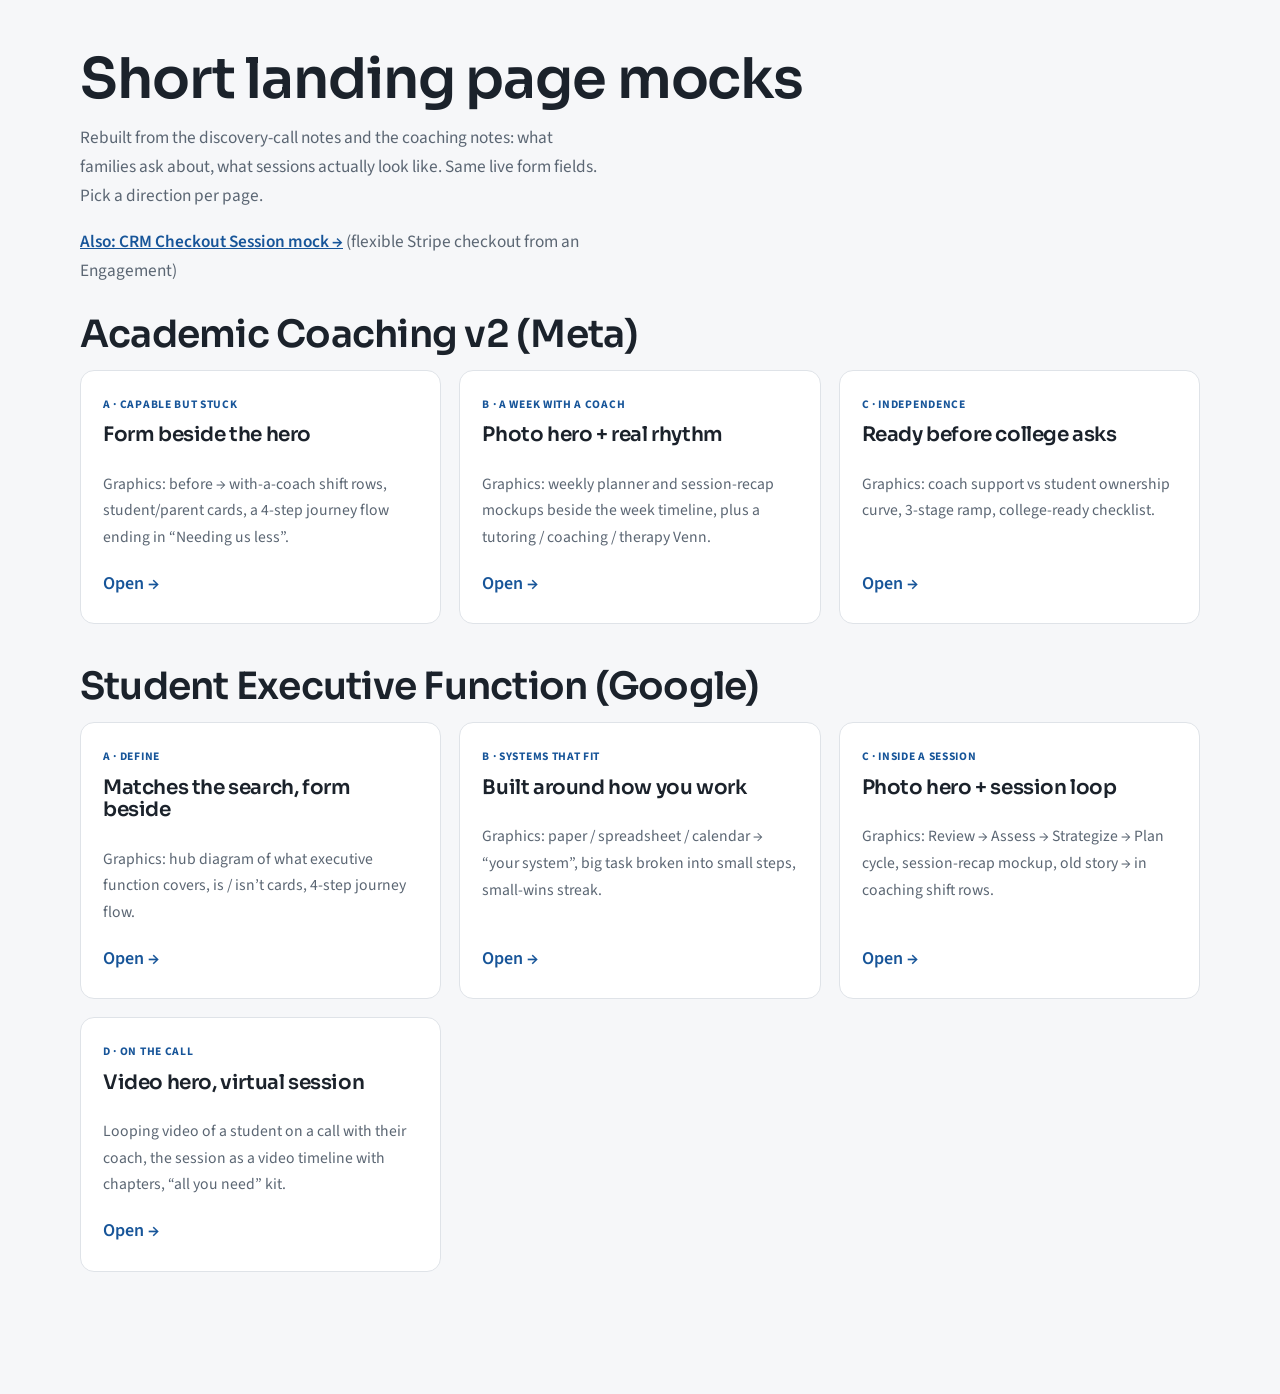
==== commit 123f36d8: "Publish CRM checkout mock on GitHub Pages. Serve the interactive preview at /crm-checkout-session/ (" ====
--- a/index.html
+++ b/index.html
@@ -8,7 +8,7 @@
   <link rel="preconnect" href="https://fonts.googleapis.com">
   <link rel="preconnect" href="https://fonts.gstatic.com" crossorigin>
   <link href="https://fonts.googleapis.com/css2?family=Sora:wght@400;500;600&family=Source+Sans+3:ital,wght@0,400;0,600;1,400&display=swap" rel="stylesheet">
-  <link rel="stylesheet" href="_shared.css?v=22">
+  <link rel="stylesheet" href="_shared.css?v=23">
   <style>
     .gallery{padding:48px 0 80px}
     .gallery h1{max-width:20ch;color:var(--on-light);margin-bottom:12px}
@@ -28,6 +28,7 @@
   <div class="wrap gallery">
     <h1>Short landing page mocks</h1>
     <p class="lead">Rebuilt from the discovery-call notes and the coaching notes: what families ask about, what sessions actually look like. Same live form fields. Pick a direction per page.</p>
+    <p class="lead" style="margin-top:-20px;margin-bottom:28px"><a href="crm-checkout-session/" style="color:var(--blue-deep);font-weight:600">Also: CRM Checkout Session mock →</a> <span style="color:var(--on-light-mute)">(flexible Stripe checkout from an Engagement)</span></p>
     <div class="group">
       <h2>Academic Coaching v2 (Meta)</h2>
       <div class="grid">
